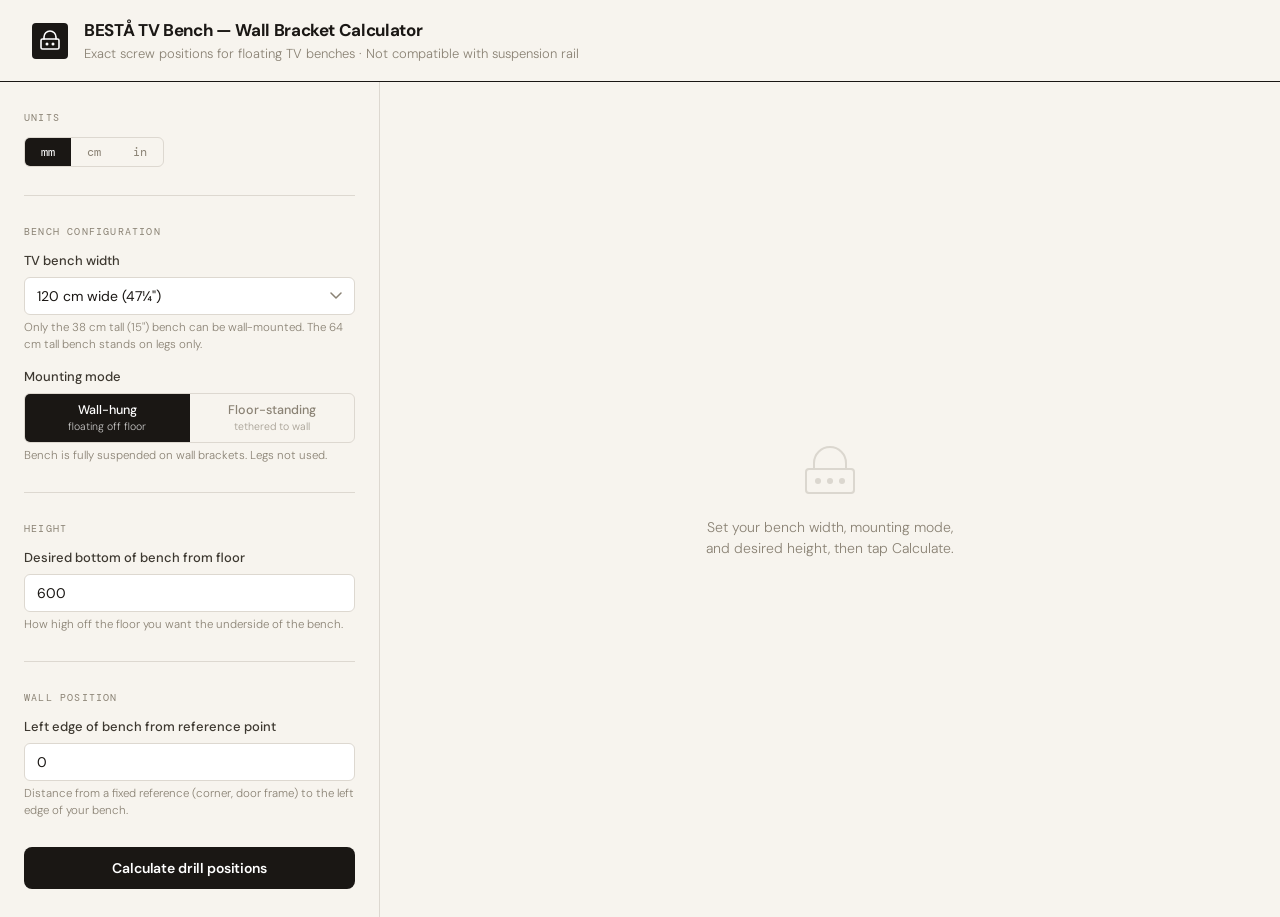
==== tv-bench.html @ 6c6b0c94 "chore: first commit" ====
<!doctype html>
<html lang="en">
  <head>
    <meta charset="UTF-8" />
    <meta name="viewport" content="width=device-width, initial-scale=1.0" />
    <title>BESTÅ TV Bench Calculator</title>
    <style>
      @import url('https://fonts.googleapis.com/css2?family=DM+Mono:ital,wght@0,400;0,500;1,400&family=DM+Sans:ital,opsz,wght@0,9..40,300;0,9..40,500;0,9..40,700;1,9..40,300&display=swap');

      *,
      *::before,
      *::after {
        box-sizing: border-box;
        margin: 0;
        padding: 0;
      }

      :root {
        --cream: #f7f4ee;
        --dark: #1a1714;
        --mid: #3d3830;
        --muted: #8a8274;
        --accent: #d4622a;
        --accent-soft: #f0ddd4;
        --bracket-teal: #1e6b6b;
        --bracket-teal-soft: #d4ecec;
        --green: #2e6b4a;
        --green-soft: #d4ebe0;
        --border: #ddd8d0;
      }

      body {
        font-family: 'DM Sans', system-ui, sans-serif;
        background: var(--cream);
        color: var(--dark);
        min-height: 100vh;
        font-size: 15px;
        line-height: 1.5;
      }

      header {
        border-bottom: 1.5px solid var(--dark);
        padding: 18px 32px;
        display: flex;
        align-items: center;
        gap: 16px;
      }

      .logo-mark {
        width: 36px;
        height: 36px;
        background: var(--dark);
        border-radius: 4px;
        display: grid;
        place-items: center;
        flex-shrink: 0;
      }
      .logo-mark svg {
        width: 22px;
        height: 22px;
      }

      header h1 {
        font-size: 17px;
        font-weight: 700;
        letter-spacing: -0.02em;
      }
      header p {
        font-size: 13px;
        color: var(--muted);
        font-weight: 300;
      }

      .layout {
        display: grid;
        grid-template-columns: 380px 1fr;
        min-height: calc(100vh - 73px);
      }

      /* ── SIDEBAR ── */
      .sidebar {
        border-right: 1.5px solid var(--border);
        padding: 28px 24px;
        display: flex;
        flex-direction: column;
        gap: 28px;
        overflow-y: auto;
      }

      .section-label {
        font-family: 'DM Mono', monospace;
        font-size: 10px;
        letter-spacing: 0.12em;
        text-transform: uppercase;
        color: var(--muted);
        margin-bottom: 12px;
      }

      .field-group {
        display: flex;
        flex-direction: column;
        gap: 14px;
      }

      .field label {
        display: block;
        font-size: 13px;
        font-weight: 500;
        margin-bottom: 6px;
        color: var(--mid);
      }
      .field .hint {
        font-size: 11.5px;
        color: var(--muted);
        margin-top: 4px;
        font-weight: 300;
      }

      .units-toggle {
        display: flex;
        border: 1.5px solid var(--border);
        border-radius: 6px;
        overflow: hidden;
        width: fit-content;
      }
      .units-toggle button {
        padding: 6px 16px;
        font-family: 'DM Mono', monospace;
        font-size: 12px;
        background: none;
        border: none;
        cursor: pointer;
        color: var(--muted);
        transition: all 0.15s;
      }
      .units-toggle button.active {
        background: var(--dark);
        color: white;
      }

      select,
      input[type='number'] {
        width: 100%;
        padding: 9px 12px;
        border: 1.5px solid var(--border);
        border-radius: 6px;
        font-family: 'DM Sans', sans-serif;
        font-size: 14px;
        background: white;
        color: var(--dark);
        appearance: none;
        transition: border-color 0.15s;
      }
      select:focus,
      input[type='number']:focus {
        outline: none;
        border-color: var(--accent);
      }
      select {
        background-image: url("data:image/svg+xml,%3Csvg xmlns='http://www.w3.org/2000/svg' width='12' height='8' fill='none'%3E%3Cpath d='M1 1l5 5 5-5' stroke='%238A8274' stroke-width='1.5' stroke-linecap='round' stroke-linejoin='round'/%3E%3C/svg%3E");
        background-repeat: no-repeat;
        background-position: right 12px center;
        padding-right: 32px;
      }

      .btn-primary {
        width: 100%;
        padding: 12px;
        background: var(--dark);
        color: white;
        border: none;
        border-radius: 8px;
        font-family: 'DM Sans', sans-serif;
        font-size: 14px;
        font-weight: 600;
        cursor: pointer;
        letter-spacing: -0.01em;
        transition: opacity 0.15s;
      }
      .btn-primary:hover {
        opacity: 0.85;
      }

      /* ── MAIN ── */
      .main {
        padding: 28px 32px;
        overflow-y: auto;
      }

      .placeholder {
        height: 100%;
        display: flex;
        flex-direction: column;
        align-items: center;
        justify-content: center;
        gap: 12px;
        color: var(--muted);
        text-align: center;
      }
      .placeholder svg {
        opacity: 0.25;
      }
      .placeholder p {
        font-size: 14px;
        font-weight: 300;
        max-width: 260px;
      }

      /* ── RESULTS ── */
      .results {
        display: flex;
        flex-direction: column;
        gap: 24px;
      }

      .result-header {
        padding-bottom: 16px;
        border-bottom: 1.5px solid var(--border);
      }
      .result-header h2 {
        font-size: 20px;
        font-weight: 700;
        letter-spacing: -0.02em;
      }
      .result-header p {
        font-size: 13px;
        color: var(--muted);
        margin-top: 4px;
      }

      .card {
        background: white;
        border: 1.5px solid var(--border);
        border-radius: 10px;
        overflow: hidden;
      }
      .card-header {
        padding: 14px 18px;
        border-bottom: 1.5px solid var(--border);
        display: flex;
        align-items: center;
        gap: 10px;
      }
      .card-header .icon {
        width: 28px;
        height: 28px;
        border-radius: 6px;
        display: grid;
        place-items: center;
        flex-shrink: 0;
      }
      .card-header h3 {
        font-size: 14px;
        font-weight: 600;
      }
      .card-body {
        padding: 16px 18px;
        display: flex;
        flex-direction: column;
        gap: 12px;
      }

      .measurement-row {
        display: flex;
        justify-content: space-between;
        align-items: center;
        padding: 10px 14px;
        border-radius: 6px;
        border: 1.5px solid var(--border);
      }
      .measurement-row .m-label {
        font-size: 13px;
        color: var(--mid);
      }
      .measurement-row .m-value {
        font-family: 'DM Mono', monospace;
        font-size: 16px;
        font-weight: 500;
        color: var(--dark);
      }
      .measurement-row.highlight {
        background: var(--accent-soft);
        border-color: var(--accent);
      }
      .measurement-row.highlight .m-value {
        color: var(--accent);
      }
      .measurement-row.teal {
        background: var(--bracket-teal-soft);
        border-color: var(--bracket-teal);
      }
      .measurement-row.teal .m-value {
        color: var(--bracket-teal);
      }

      .note {
        display: flex;
        gap: 10px;
        align-items: flex-start;
        padding: 10px 14px;
        background: var(--green-soft);
        border: 1.5px solid var(--green);
        border-radius: 6px;
        font-size: 12.5px;
        color: #1e4d32;
        line-height: 1.5;
      }
      .note svg {
        flex-shrink: 0;
        margin-top: 1px;
      }

      .warn {
        display: flex;
        gap: 10px;
        align-items: flex-start;
        padding: 10px 14px;
        background: #fef3e2;
        border: 1.5px solid #e8a020;
        border-radius: 6px;
        font-size: 12.5px;
        color: #7a4a00;
        line-height: 1.5;
      }
      .warn svg {
        flex-shrink: 0;
        margin-top: 1px;
      }

      /* ── DIAGRAM ── */
      .diagram-wrap {
        background: white;
        border: 1.5px solid var(--border);
        border-radius: 10px;
        padding: 20px;
      }
      .diagram-wrap h3 {
        font-family: 'DM Mono', monospace;
        letter-spacing: 0.06em;
        text-transform: uppercase;
        font-size: 10.5px;
        font-weight: 600;
        margin-bottom: 16px;
        color: var(--mid);
      }
      svg.diagram {
        width: 100%;
        height: auto;
        display: block;
      }

      .steps-list {
        display: flex;
        flex-direction: column;
        gap: 10px;
      }
      .step {
        display: flex;
        gap: 12px;
        align-items: flex-start;
      }
      .step-num {
        width: 24px;
        height: 24px;
        background: var(--dark);
        color: white;
        border-radius: 50%;
        display: grid;
        place-items: center;
        font-size: 11px;
        font-weight: 700;
        flex-shrink: 0;
        margin-top: 1px;
      }
      .step-text {
        font-size: 13px;
        color: var(--mid);
        padding-top: 3px;
        line-height: 1.55;
      }
      .step-text strong {
        color: var(--dark);
      }

      .bench-mode-toggle {
        display: flex;
        border: 1.5px solid var(--border);
        border-radius: 6px;
        overflow: hidden;
      }
      .bench-mode-toggle button {
        flex: 1;
        padding: 8px 10px;
        font-family: 'DM Sans', sans-serif;
        font-size: 12.5px;
        font-weight: 500;
        background: none;
        border: none;
        cursor: pointer;
        color: var(--muted);
        transition: all 0.15s;
        line-height: 1.3;
        text-align: center;
      }
      .bench-mode-toggle button.active {
        background: var(--dark);
        color: white;
      }

      .divider {
        border: none;
        border-top: 1.5px solid var(--border);
      }
    </style>
  </head>
  <body>
    <header>
      <div class="logo-mark">
        <svg viewBox="0 0 22 22" fill="none" xmlns="http://www.w3.org/2000/svg">
          <rect
            x="2"
            y="9"
            width="18"
            height="10"
            rx="1.5"
            stroke="white"
            stroke-width="1.6"
          />
          <path
            d="M5 9V7a6 6 0 0112 0v2"
            stroke="white"
            stroke-width="1.6"
            stroke-linecap="round"
          />
          <circle cx="8" cy="14" r="1.5" fill="white" />
          <circle cx="14" cy="14" r="1.5" fill="white" />
        </svg>
      </div>
      <div>
        <h1>BESTÅ TV Bench — Wall Bracket Calculator</h1>
        <p>
          Exact screw positions for floating TV benches · Not compatible with
          suspension rail
        </p>
      </div>
    </header>

    <div class="layout">
      <aside class="sidebar">
        <div>
          <div class="section-label">Units</div>
          <div class="units-toggle">
            <button class="active" onclick="setUnit('mm')">mm</button>
            <button onclick="setUnit('cm')">cm</button>
            <button onclick="setUnit('in')">in</button>
          </div>
        </div>

        <hr class="divider" />

        <div>
          <div class="section-label">Bench configuration</div>
          <div class="field-group">
            <div class="field">
              <label>TV bench width</label>
              <select id="benchWidth" onchange="onConfigChange()">
                <option value="120">120 cm wide (47¼")</option>
                <option value="180">180 cm wide (70⅞")</option>
              </select>
              <div class="hint">
                Only the 38 cm tall (15") bench can be wall-mounted. The 64 cm
                tall bench stands on legs only.
              </div>
            </div>

            <div class="field">
              <label>Mounting mode</label>
              <div class="bench-mode-toggle">
                <button
                  class="active"
                  id="modeWallBtn"
                  onclick="setMode('wall')"
                >
                  Wall-hung<br /><span
                    style="font-size: 10.5px; font-weight: 300; opacity: 0.75"
                    >floating off floor</span
                  >
                </button>
                <button id="modeFloorBtn" onclick="setMode('floor')">
                  Floor-standing<br /><span
                    style="font-size: 10.5px; font-weight: 300; opacity: 0.75"
                    >tethered to wall</span
                  >
                </button>
              </div>
              <div class="hint" id="modeHint">
                Bench is fully suspended on wall brackets. Legs not used.
              </div>
            </div>
          </div>
        </div>

        <hr class="divider" />

        <div id="heightSection">
          <div class="section-label">Height</div>
          <div class="field-group">
            <div class="field" id="bottomHeightField">
              <label id="bottomHeightLabel"
                >Desired bottom of bench from floor</label
              >
              <input
                type="number"
                id="bottomHeight"
                value="600"
                min="0"
                step="1"
                oninput="onConfigChange()"
              />
              <div class="hint" id="bottomHeightHint">
                How high off the floor you want the underside of the bench.
              </div>
            </div>
          </div>
        </div>

        <hr class="divider" />

        <div>
          <div class="section-label">Wall position</div>
          <div class="field-group">
            <div class="field">
              <label>Left edge of bench from reference point</label>
              <input
                type="number"
                id="leftEdge"
                value="0"
                min="0"
                step="1"
                oninput="onConfigChange()"
              />
              <div class="hint">
                Distance from a fixed reference (corner, door frame) to the left
                edge of your bench.
              </div>
            </div>
          </div>
        </div>

        <button class="btn-primary" onclick="calculate()">
          Calculate drill positions
        </button>
      </aside>

      <main class="main" id="main">
        <div class="placeholder">
          <svg
            width="64"
            height="64"
            viewBox="0 0 64 64"
            fill="none"
            xmlns="http://www.w3.org/2000/svg"
          >
            <rect
              x="8"
              y="28"
              width="48"
              height="24"
              rx="3"
              stroke="#8A8274"
              stroke-width="2"
            />
            <path
              d="M16 28V22a16 16 0 0132 0v6"
              stroke="#8A8274"
              stroke-width="2"
              stroke-linecap="round"
            />
            <circle cx="20" cy="40" r="3" fill="#8A8274" />
            <circle cx="32" cy="40" r="3" fill="#8A8274" />
            <circle cx="44" cy="40" r="3" fill="#8A8274" />
          </svg>
          <p>
            Set your bench width, mounting mode, and desired height, then tap
            Calculate.
          </p>
        </div>
      </main>
    </div>

    <script>
      // ─────────────────────────────────────────────
      // CONSTANTS (all in mm)
      // Source: IKEA BESTÅ TV bench assembly PDFs
      //   120cm: AA-1402060, 180cm: AA-1402080
      //
      // Bracket positions from LEFT edge of bench:
      //   120cm: bracket at 44mm and 644mm  (spacing = 600mm)
      //   180cm: brackets at 43mm, 643mm, 1157mm, 1757mm
      //          (gaps = 600 + 514 + 600)
      //
      // Bracket wall-screw height = 80mm from bottom of bench
      // (measured at bench bottom in wall-hung mode)
      // ─────────────────────────────────────────────

      const BRACKET_CONFIGS = {
        120: {
          benchWidthMM: 1200,
          benchHeightMM: 380,
          brackets: [44, 644], // from left edge of bench
          bracketScrewOffsetMM: 80, // from bottom of bench to screw centre
        },
        180: {
          benchWidthMM: 1800,
          benchHeightMM: 380,
          brackets: [43, 643, 1157, 1757],
          bracketScrewOffsetMM: 80,
        },
      };

      // Leg height for floor-standing mode
      // STUBBARP / NANNARP (standard) = 100mm; adjustable range ~90–115mm
      // We use 100mm as the default — user can't change legs height since
      // it only affects how far the bench sits above the floor, not the
      // bracket-to-bench geometry.
      const LEG_HEIGHT_MM = 100;

      let unit = 'mm';
      let mode = 'wall'; // 'wall' or 'floor'

      function setUnit(u) {
        unit = u;
        document
          .querySelectorAll('.units-toggle button')
          .forEach((b) => b.classList.toggle('active', b.textContent === u));
        // Re-sync input placeholder values to selected unit
        syncInputPlaceholders();
        onConfigChange();
      }

      function setMode(m) {
        mode = m;
        document
          .getElementById('modeWallBtn')
          .classList.toggle('active', m === 'wall');
        document
          .getElementById('modeFloorBtn')
          .classList.toggle('active', m === 'floor');

        if (m === 'wall') {
          document.getElementById('bottomHeightLabel').textContent =
            'Desired bottom of bench from floor';
          document.getElementById('bottomHeightHint').textContent =
            'How high off the floor you want the underside of the bench.';
          document.getElementById('modeHint').textContent =
            'Bench is fully suspended on wall brackets. Legs not used.';
        } else {
          document.getElementById('bottomHeightLabel').textContent =
            'Leg height (floor to underside of bench)';
          document.getElementById('bottomHeightHint').textContent =
            `Standard STUBBARP/NANNARP legs are 10 cm. Adjust if using different legs.`;
          document.getElementById('modeHint').textContent =
            'Bench rests on legs. Wall brackets are tethers only — they prevent tip-over, not carry the weight.';
          // Set a sensible default for leg height
          const input = document.getElementById('bottomHeight');
          if (parseFloat(input.value) > 200 && unit === 'mm') input.value = 100;
          if (parseFloat(input.value) > 20 && unit === 'cm') input.value = 10;
          if (parseFloat(input.value) > 8 && unit === 'in') input.value = '3.9';
        }
        onConfigChange();
      }

      function syncInputPlaceholders() {
        // Keep input values consistent when switching units
        // (values are stored and read in display unit)
      }

      function toMM(val) {
        if (unit === 'mm') return parseFloat(val);
        if (unit === 'cm') return parseFloat(val) * 10;
        if (unit === 'in') return parseFloat(val) * 25.4;
        return parseFloat(val);
      }

      function fmt(mm) {
        if (unit === 'mm') return `${Math.round(mm)} mm`;
        if (unit === 'cm') return `${(mm / 10).toFixed(1)} cm`;
        if (unit === 'in') return `${(mm / 25.4).toFixed(2)}"`;
      }

      function fmtShort(mm) {
        if (unit === 'mm') return `${Math.round(mm)}`;
        if (unit === 'cm') return `${(mm / 10).toFixed(1)}`;
        if (unit === 'in') return `${(mm / 25.4).toFixed(2)}`;
      }

      function onConfigChange() {
        // Live-update if results already shown
        const main = document.getElementById('main');
        if (main.querySelector('.results')) calculate();
      }

      function calculate() {
        const widthKey = parseInt(document.getElementById('benchWidth').value);
        const cfg = BRACKET_CONFIGS[widthKey];
        const bottomInputMM = toMM(
          document.getElementById('bottomHeight').value || 0,
        );
        const leftEdgeMM = toMM(document.getElementById('leftEdge').value || 0);

        // In wall-hung mode: bottomInputMM is the desired bench bottom height from floor
        // In floor-standing mode: bottomInputMM is the leg height (bench bottom from floor)
        const benchBottomFromFloor = bottomInputMM;
        const benchTopFromFloor = benchBottomFromFloor + cfg.benchHeightMM;

        // Wall screw positions
        // Vertical: bracket screw centre = benchBottomFromFloor + bracketScrewOffsetMM
        const screwHeightFromFloor =
          benchBottomFromFloor + cfg.bracketScrewOffsetMM;

        // Horizontal: bracket positions relative to wall left-reference
        const bracketXPositions = cfg.brackets.map((b) => leftEdgeMM + b);

        const main = document.getElementById('main');
        main.innerHTML = `
    <div class="results">
      ${renderResultHeader(widthKey, mode, benchBottomFromFloor, benchTopFromFloor)}
      ${renderKeyMeasurements(benchBottomFromFloor, benchTopFromFloor, screwHeightFromFloor, cfg.benchWidthMM, mode)}
      ${renderBracketCard(bracketXPositions, screwHeightFromFloor, cfg.brackets, widthKey)}
      ${renderDiagram(bracketXPositions, leftEdgeMM, cfg.benchWidthMM, benchBottomFromFloor, benchTopFromFloor, screwHeightFromFloor)}
      ${renderInstructions(bracketXPositions, screwHeightFromFloor, widthKey, mode)}
    </div>
  `;
      }

      function renderResultHeader(width, mode, bottom, top) {
        const modeLabel =
          mode === 'wall' ? 'wall-hung' : 'floor-standing, tethered';
        return `
    <div class="result-header">
      <h2>BESTÅ TV Bench ${width} cm — ${modeLabel}</h2>
      <p>Bench occupies ${fmt(bottom)} – ${fmt(top)} from floor · ${BRACKET_CONFIGS[width].brackets.length} wall brackets</p>
    </div>
  `;
      }

      function renderKeyMeasurements(bottom, top, screwH, totalW, mode) {
        const modeNote =
          mode === 'wall'
            ? `Draw a level line at <strong>${fmt(screwH)}</strong> from the floor. All bracket screws go on this single horizontal line.`
            : `Draw a level line at <strong>${fmt(screwH)}</strong> from the floor. Screw the tether brackets here — the bench rests on its legs independently.`;

        return `
    <div class="card">
      <div class="card-header">
        <div class="icon" style="background:var(--accent-soft)">
          <svg width="16" height="16" viewBox="0 0 16 16" fill="none"><path d="M2 8h12M8 2v12" stroke="#D4622A" stroke-width="1.5" stroke-linecap="round"/><circle cx="8" cy="8" r="2.5" stroke="#D4622A" stroke-width="1.5"/></svg>
        </div>
        <h3>Key heights from floor</h3>
      </div>
      <div class="card-body">
        <div class="measurement-row">
          <span class="m-label">Bench bottom edge</span>
          <span class="m-value">${fmt(bottom)}</span>
        </div>
        <div class="measurement-row">
          <span class="m-label">Bench top edge</span>
          <span class="m-value">${fmt(top)}</span>
        </div>
        <div class="measurement-row highlight">
          <span class="m-label">🎯 Bracket screw centre height</span>
          <span class="m-value">${fmt(screwH)}</span>
        </div>
        <div class="note">
          <svg width="16" height="16" viewBox="0 0 16 16" fill="none"><circle cx="8" cy="8" r="6.5" stroke="#2E6B4A" stroke-width="1.3"/><path d="M8 7v4M8 5.5v.5" stroke="#2E6B4A" stroke-width="1.3" stroke-linecap="round"/></svg>
          <span>${modeNote}</span>
        </div>
      </div>
    </div>
  `;
      }

      function renderBracketCard(xPositions, screwH, localOffsets, width) {
        const rows = xPositions
          .map(
            (x, i) => `
    <div class="measurement-row teal">
      <span class="m-label">Bracket ${i + 1} — horizontal position from reference</span>
      <span class="m-value">${fmt(x)}</span>
    </div>
  `,
          )
          .join('');

        // Show the internal spacing for reference
        const spacingNote =
          width === 120
            ? `2 brackets, spaced <strong>${fmt(localOffsets[1] - localOffsets[0])}</strong> apart (${fmtShort(localOffsets[1] - localOffsets[0])} ${unit} centre-to-centre).`
            : `4 brackets with ${fmt(localOffsets[1] - localOffsets[0])} / ${fmt(localOffsets[2] - localOffsets[1])} / ${fmt(localOffsets[3] - localOffsets[2])} gaps between them.`;

        return `
    <div class="card">
      <div class="card-header">
        <div class="icon" style="background:var(--bracket-teal-soft)">
          <svg width="16" height="16" viewBox="0 0 16 16" fill="none"><path d="M4 12V6l3-3h5v9" stroke="#1E6B6B" stroke-width="1.4" stroke-linecap="round" stroke-linejoin="round"/><path d="M4 9h8" stroke="#1E6B6B" stroke-width="1.4" stroke-linecap="round"/></svg>
        </div>
        <h3>Bracket positions on wall</h3>
      </div>
      <div class="card-body">
        <div class="measurement-row">
          <span class="m-label">Screw height (all brackets)</span>
          <span class="m-value">${fmt(screwH)}</span>
        </div>
        ${rows}
        <div class="note">
          <svg width="16" height="16" viewBox="0 0 16 16" fill="none"><circle cx="8" cy="8" r="6.5" stroke="#2E6B4A" stroke-width="1.3"/><path d="M8 7v4M8 5.5v.5" stroke="#2E6B4A" stroke-width="1.3" stroke-linecap="round"/></svg>
          <span>${spacingNote} The screw heights are all identical — mark a single level horizontal line at ${fmt(screwH)}.</span>
        </div>
      </div>
    </div>
  `;
      }

      function renderDiagram(
        xPositions,
        leftEdge,
        benchWidthMM,
        bottom,
        top,
        screwH,
      ) {
        const rightEdge = leftEdge + benchWidthMM;

        const W = 660,
          H = 310;
        const margin = { top: 30, right: 70, bottom: 40, left: 70 };
        const drawW = W - margin.left - margin.right;
        const drawH = H - margin.top - margin.bottom;

        const visLeft = leftEdge - benchWidthMM * 0.06;
        const visRight = rightEdge + benchWidthMM * 0.06;
        const totalVisW = visRight - visLeft;

        const maxH = top + 80;
        const xScale = (v) => margin.left + ((v - visLeft) / totalVisW) * drawW;
        const yScale = (v) => H - margin.bottom - (v / maxH) * drawH;

        let s = '';

        // Floor line
        s += `<line x1="${margin.left}" y1="${yScale(0)}" x2="${W - margin.right}" y2="${yScale(0)}" stroke="#8A8274" stroke-width="1" stroke-dasharray="4 3"/>`;
        s += `<text x="${margin.left - 5}" y="${yScale(0) + 4}" text-anchor="end" font-size="9" fill="#8A8274" font-family="DM Mono,monospace">FLOOR</text>`;

        // Bracket screw height line
        s += `<line x1="${margin.left}" y1="${yScale(screwH)}" x2="${W - margin.right}" y2="${yScale(screwH)}" stroke="#D4622A" stroke-width="2" stroke-dasharray="6 3"/>`;
        s += `<text x="${W - margin.right + 6}" y="${yScale(screwH) + 4}" font-size="9" fill="#D4622A" font-family="DM Mono,monospace">${fmt(screwH)}</text>`;

        // Bench top guideline
        s += `<line x1="${margin.left}" y1="${yScale(top)}" x2="${W - margin.right}" y2="${yScale(top)}" stroke="#3D3830" stroke-width="1" stroke-dasharray="3 3" opacity="0.35"/>`;
        s += `<text x="${W - margin.right + 6}" y="${yScale(top) + 4}" font-size="9" fill="#3D3830" font-family="DM Mono,monospace" opacity="0.55">${fmt(top)}</text>`;

        // Bench body
        const bx1 = xScale(leftEdge);
        const bx2 = xScale(rightEdge);
        const by1 = yScale(top);
        const by2 = yScale(bottom);
        s += `<rect x="${bx1 + 1}" y="${by1}" width="${bx2 - bx1 - 2}" height="${by2 - by1}" fill="#D4ECEC" stroke="#1E6B6B" stroke-width="1.5" rx="2"/>`;
        s += `<text x="${(bx1 + bx2) / 2}" y="${(by1 + by2) / 2 + 5}" text-anchor="middle" font-size="11" fill="#1E6B6B" font-family="DM Sans,sans-serif" font-weight="600">BESTÅ ${benchWidthMM / 10} cm</text>`;

        // Bracket markers
        xPositions.forEach((x, i) => {
          const rx = xScale(x);
          const ry = yScale(screwH);
          // Vertical line inside bench from screw to top
          s += `<line x1="${rx}" y1="${ry}" x2="${rx}" y2="${yScale(top) + 1}" stroke="#1E6B6B" stroke-width="1" stroke-dasharray="2 2" opacity="0.5"/>`;
          // Screw dot
          s += `<circle cx="${rx}" cy="${ry}" r="6" fill="#D4622A" stroke="white" stroke-width="1.5"/>`;
          // Bracket label below
          s += `<text x="${rx}" y="${yScale(0) + 16}" text-anchor="middle" font-size="8.5" fill="#1E6B6B" font-family="DM Mono,monospace">B${i + 1}</text>`;
        });

        // Dimension arrow: bottom height
        const arrowX = margin.left - 22;
        s += `
    <line x1="${arrowX}" y1="${yScale(0)}" x2="${arrowX}" y2="${yScale(bottom)}" stroke="#1A1714" stroke-width="1"/>
    <line x1="${arrowX - 4}" y1="${yScale(bottom) + 3}" x2="${arrowX}" y2="${yScale(bottom) - 2}" stroke="#1A1714" stroke-width="1"/>
    <line x1="${arrowX + 4}" y1="${yScale(bottom) + 3}" x2="${arrowX}" y2="${yScale(bottom) - 2}" stroke="#1A1714" stroke-width="1"/>
    <text transform="translate(${arrowX - 8},${(yScale(0) + yScale(bottom)) / 2}) rotate(-90)" text-anchor="middle" font-size="9" fill="#3D3830" font-family="DM Mono,monospace">${fmt(bottom)}</text>
  `;

        // Legend
        s += `
    <circle cx="${margin.left + 10}" cy="${H - 10}" r="5" fill="#D4622A"/>
    <text x="${margin.left + 20}" y="${H - 6}" font-size="9" fill="#3D3830" font-family="DM Sans,sans-serif">Bracket screw</text>
    <line x1="${margin.left + 108}" y1="${H - 10}" x2="${margin.left + 124}" y2="${H - 10}" stroke="#D4622A" stroke-width="2" stroke-dasharray="4 2"/>
    <text x="${margin.left + 130}" y="${H - 6}" font-size="9" fill="#3D3830" font-family="DM Sans,sans-serif">Screw height line</text>
    <rect x="${margin.left + 230}" y="${H - 15}" width="12" height="8" fill="#D4ECEC" stroke="#1E6B6B" stroke-width="1" rx="1"/>
    <text x="${margin.left + 247}" y="${H - 6}" font-size="9" fill="#3D3830" font-family="DM Sans,sans-serif">TV bench</text>
  `;

        return `
    <div class="diagram-wrap">
      <h3>Wall diagram (front view)</h3>
      <svg class="diagram" viewBox="0 0 ${W} ${H}" xmlns="http://www.w3.org/2000/svg">
        ${s}
      </svg>
    </div>
  `;
      }

      function renderInstructions(xPositions, screwH, width, mode) {
        const bracketList = xPositions
          .map((x, i) => `<strong>B${i + 1}</strong> at ${fmt(x)}`)
          .join(', ');
        const nBrackets = xPositions.length;

        const modeSpecificSteps =
          mode === 'wall'
            ? `
    <div class="step"><div class="step-num">7</div><div class="step-text">With a helper, <strong>lift the assembled bench</strong> (heavy — two people minimum) and hook the bench-side bracket flanges over the wall brackets. They click into place.</div></div>
    <div class="step"><div class="step-num">8</div><div class="step-text"><strong>Lock each bracket</strong> with the included locking screws (part 103693). Check level and adjust if needed. The bench should feel completely solid.</div></div>
  `
            : `
    <div class="step"><div class="step-num">7</div><div class="step-text"><strong>Position the bench on its legs</strong> against the wall. The tether brackets are already attached to the rear of the bench — align them with your wall marks.</div></div>
    <div class="step"><div class="step-num">8</div><div class="step-text"><strong>Drive screws through the tether brackets</strong> into your plugs or studs. These don't carry the bench's weight — they prevent the bench from tipping forward.</div></div>
  `;

        const modeWarning =
          mode === 'wall'
            ? `
    <div class="warn">
      <svg width="16" height="16" viewBox="0 0 16 16" fill="none"><path d="M8 2L1.5 13.5h13L8 2z" stroke="#E8A020" stroke-width="1.3" fill="none"/><path d="M8 7v3M8 11.5v.5" stroke="#E8A020" stroke-width="1.3" stroke-linecap="round"/></svg>
      <span>The wall and its fixings carry the full weight of the bench and TV in wall-hung mode. Use rated wall plugs or hit studs. The included brackets are small angle brackets — supplement with your own if mounting into drywall only.</span>
    </div>
  `
            : `
    <div class="note">
      <svg width="16" height="16" viewBox="0 0 16 16" fill="none"><circle cx="8" cy="8" r="6.5" stroke="#2E6B4A" stroke-width="1.3"/><path d="M8 7v4M8 5.5v.5" stroke="#2E6B4A" stroke-width="1.3" stroke-linecap="round"/></svg>
      <span>In floor-standing mode, the legs carry all the weight. The wall tether is a safety device — but IKEA considers it mandatory. Even basic drywall anchors are usually sufficient here since the tether only resists tip-over forces.</span>
    </div>
  `;

        return `
    <div class="card">
      <div class="card-header">
        <div class="icon" style="background:var(--green-soft)">
          <svg width="16" height="16" viewBox="0 0 16 16" fill="none"><path d="M3 8l3 3 7-7" stroke="#2E6B4A" stroke-width="1.5" stroke-linecap="round" stroke-linejoin="round"/></svg>
        </div>
        <h3>Step-by-step installation</h3>
      </div>
      <div class="card-body">
        <div class="steps-list">
          <div class="step"><div class="step-num">1</div><div class="step-text"><strong>Fully assemble the TV bench</strong> on the floor — frame, back panels, dividers, top panel, feet. Do not install shelves, doors or drawer fronts yet.</div></div>
          <div class="step"><div class="step-num">2</div><div class="step-text"><strong>Attach the ${nBrackets} wall brackets</strong> (part 103693) to the rear of the assembled bench using the provided screws. The bracket flanges project out from the back.</div></div>
          <div class="step"><div class="step-num">3</div><div class="step-text">Draw a <strong>perfectly level horizontal line</strong> on the wall at <strong>${fmt(screwH)}</strong> from the floor. Use a laser level or spirit level — this is the single line where all screws go.</div></div>
          <div class="step"><div class="step-num">4</div><div class="step-text">Mark the <strong>horizontal positions</strong> along that line: ${bracketList}. All measured from your reference point.</div></div>
          <div class="step"><div class="step-num">5</div><div class="step-text"><strong>Find studs</strong> with a stud finder. Ideally at least one bracket screw hits a stud. For others use rated wall anchors. Note: bracket spacing (${width === 120 ? '600 mm / 23⅝"' : '600 / 514 / 600 mm'}) rarely aligns with 16" or 40 cm stud patterns — plan for wall plugs.</div></div>
          <div class="step"><div class="step-num">6</div><div class="step-text"><strong>Drill and fit wall plugs</strong> at each marked position. Use a plug rated for your wall type (plasterboard, masonry, etc.). Do not skip this step.</div></div>
          ${modeSpecificSteps}
          <div class="step"><div class="step-num">9</div><div class="step-text"><strong>Install shelves, doors, and drawer fronts.</strong> Route cables through the cable outlets at the rear before fitting internal components.</div></div>
        </div>
        ${modeWarning}
        <div class="warn">
          <svg width="16" height="16" viewBox="0 0 16 16" fill="none"><path d="M8 2L1.5 13.5h13L8 2z" stroke="#E8A020" stroke-width="1.3" fill="none"/><path d="M8 7v3M8 11.5v.5" stroke="#E8A020" stroke-width="1.3" stroke-linecap="round"/></svg>
          <span><strong>Do not use the BESTÅ suspension rail with TV benches.</strong> The rail is only for BESTÅ cabinet frames (38 cm and 64 cm tall). TV benches use the angle bracket system described above — they are not compatible.</span>
        </div>
      </div>
    </div>
  `;
      }
    </script>
  </body>
</html>
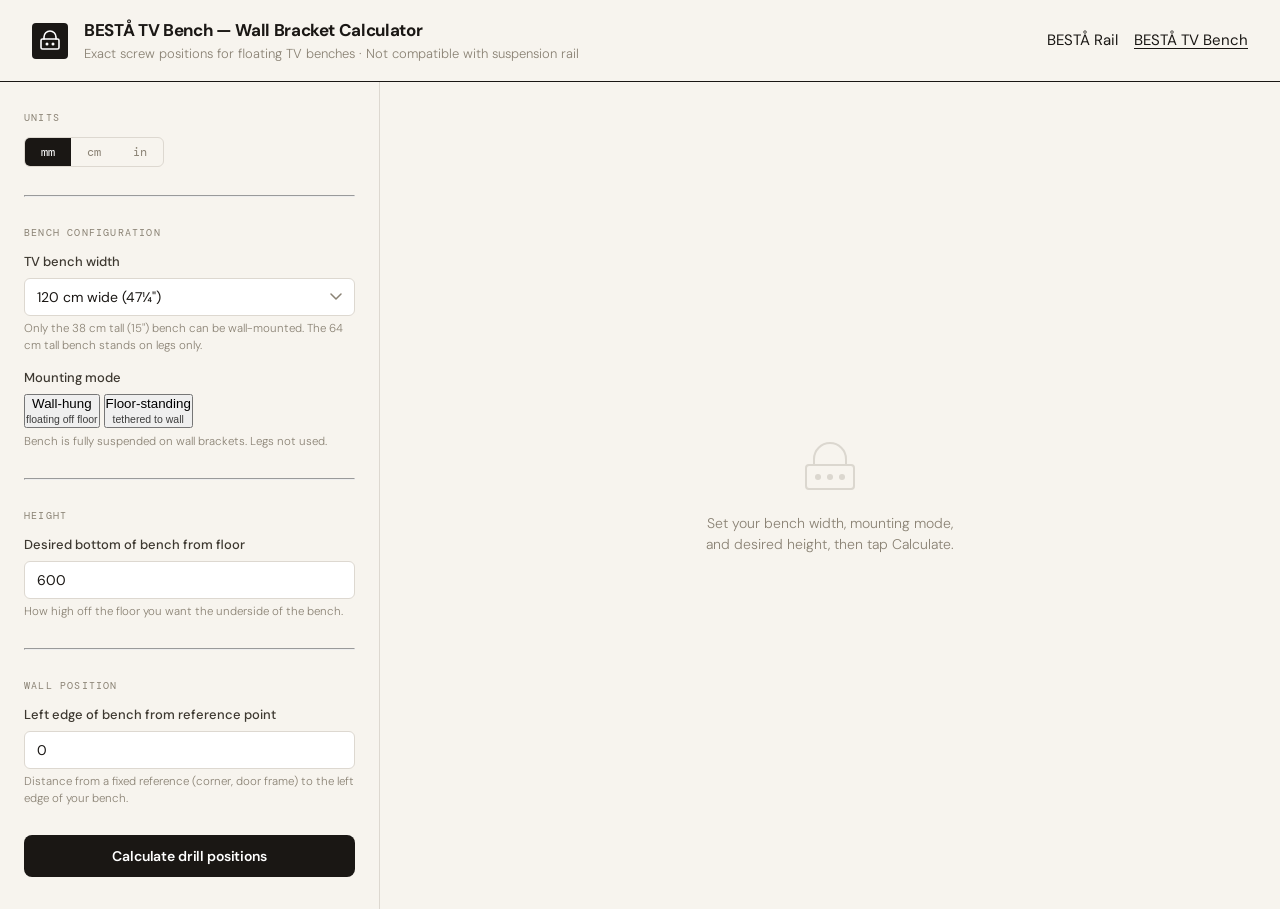
==== commit 71d4d8ea: "Refactor HTML and CSS structure for BESTÅ Rail and TV Bench calculators - Moved inline styles from i" ====
--- a/tv-bench.html
+++ b/tv-bench.html
@@ -4,444 +4,52 @@
     <meta charset="UTF-8" />
     <meta name="viewport" content="width=device-width, initial-scale=1.0" />
     <title>BESTÅ TV Bench Calculator</title>
-    <style>
-      @import url('https://fonts.googleapis.com/css2?family=DM+Mono:ital,wght@0,400;0,500;1,400&family=DM+Sans:ital,opsz,wght@0,9..40,300;0,9..40,500;0,9..40,700;1,9..40,300&display=swap');
-
-      *,
-      *::before,
-      *::after {
-        box-sizing: border-box;
-        margin: 0;
-        padding: 0;
-      }
-
-      :root {
-        --cream: #f7f4ee;
-        --dark: #1a1714;
-        --mid: #3d3830;
-        --muted: #8a8274;
-        --accent: #d4622a;
-        --accent-soft: #f0ddd4;
-        --bracket-teal: #1e6b6b;
-        --bracket-teal-soft: #d4ecec;
-        --green: #2e6b4a;
-        --green-soft: #d4ebe0;
-        --border: #ddd8d0;
-      }
-
-      body {
-        font-family: 'DM Sans', system-ui, sans-serif;
-        background: var(--cream);
-        color: var(--dark);
-        min-height: 100vh;
-        font-size: 15px;
-        line-height: 1.5;
-      }
-
-      header {
-        border-bottom: 1.5px solid var(--dark);
-        padding: 18px 32px;
-        display: flex;
-        align-items: center;
-        gap: 16px;
-      }
-
-      .logo-mark {
-        width: 36px;
-        height: 36px;
-        background: var(--dark);
-        border-radius: 4px;
-        display: grid;
-        place-items: center;
-        flex-shrink: 0;
-      }
-      .logo-mark svg {
-        width: 22px;
-        height: 22px;
-      }
-
-      header h1 {
-        font-size: 17px;
-        font-weight: 700;
-        letter-spacing: -0.02em;
-      }
-      header p {
-        font-size: 13px;
-        color: var(--muted);
-        font-weight: 300;
-      }
-
-      .layout {
-        display: grid;
-        grid-template-columns: 380px 1fr;
-        min-height: calc(100vh - 73px);
-      }
-
-      /* ── SIDEBAR ── */
-      .sidebar {
-        border-right: 1.5px solid var(--border);
-        padding: 28px 24px;
-        display: flex;
-        flex-direction: column;
-        gap: 28px;
-        overflow-y: auto;
-      }
-
-      .section-label {
-        font-family: 'DM Mono', monospace;
-        font-size: 10px;
-        letter-spacing: 0.12em;
-        text-transform: uppercase;
-        color: var(--muted);
-        margin-bottom: 12px;
-      }
-
-      .field-group {
-        display: flex;
-        flex-direction: column;
-        gap: 14px;
-      }
-
-      .field label {
-        display: block;
-        font-size: 13px;
-        font-weight: 500;
-        margin-bottom: 6px;
-        color: var(--mid);
-      }
-      .field .hint {
-        font-size: 11.5px;
-        color: var(--muted);
-        margin-top: 4px;
-        font-weight: 300;
-      }
-
-      .units-toggle {
-        display: flex;
-        border: 1.5px solid var(--border);
-        border-radius: 6px;
-        overflow: hidden;
-        width: fit-content;
-      }
-      .units-toggle button {
-        padding: 6px 16px;
-        font-family: 'DM Mono', monospace;
-        font-size: 12px;
-        background: none;
-        border: none;
-        cursor: pointer;
-        color: var(--muted);
-        transition: all 0.15s;
-      }
-      .units-toggle button.active {
-        background: var(--dark);
-        color: white;
-      }
-
-      select,
-      input[type='number'] {
-        width: 100%;
-        padding: 9px 12px;
-        border: 1.5px solid var(--border);
-        border-radius: 6px;
-        font-family: 'DM Sans', sans-serif;
-        font-size: 14px;
-        background: white;
-        color: var(--dark);
-        appearance: none;
-        transition: border-color 0.15s;
-      }
-      select:focus,
-      input[type='number']:focus {
-        outline: none;
-        border-color: var(--accent);
-      }
-      select {
-        background-image: url("data:image/svg+xml,%3Csvg xmlns='http://www.w3.org/2000/svg' width='12' height='8' fill='none'%3E%3Cpath d='M1 1l5 5 5-5' stroke='%238A8274' stroke-width='1.5' stroke-linecap='round' stroke-linejoin='round'/%3E%3C/svg%3E");
-        background-repeat: no-repeat;
-        background-position: right 12px center;
-        padding-right: 32px;
-      }
-
-      .btn-primary {
-        width: 100%;
-        padding: 12px;
-        background: var(--dark);
-        color: white;
-        border: none;
-        border-radius: 8px;
-        font-family: 'DM Sans', sans-serif;
-        font-size: 14px;
-        font-weight: 600;
-        cursor: pointer;
-        letter-spacing: -0.01em;
-        transition: opacity 0.15s;
-      }
-      .btn-primary:hover {
-        opacity: 0.85;
-      }
-
-      /* ── MAIN ── */
-      .main {
-        padding: 28px 32px;
-        overflow-y: auto;
-      }
-
-      .placeholder {
-        height: 100%;
-        display: flex;
-        flex-direction: column;
-        align-items: center;
-        justify-content: center;
-        gap: 12px;
-        color: var(--muted);
-        text-align: center;
-      }
-      .placeholder svg {
-        opacity: 0.25;
-      }
-      .placeholder p {
-        font-size: 14px;
-        font-weight: 300;
-        max-width: 260px;
-      }
-
-      /* ── RESULTS ── */
-      .results {
-        display: flex;
-        flex-direction: column;
-        gap: 24px;
-      }
-
-      .result-header {
-        padding-bottom: 16px;
-        border-bottom: 1.5px solid var(--border);
-      }
-      .result-header h2 {
-        font-size: 20px;
-        font-weight: 700;
-        letter-spacing: -0.02em;
-      }
-      .result-header p {
-        font-size: 13px;
-        color: var(--muted);
-        margin-top: 4px;
-      }
-
-      .card {
-        background: white;
-        border: 1.5px solid var(--border);
-        border-radius: 10px;
-        overflow: hidden;
-      }
-      .card-header {
-        padding: 14px 18px;
-        border-bottom: 1.5px solid var(--border);
-        display: flex;
-        align-items: center;
-        gap: 10px;
-      }
-      .card-header .icon {
-        width: 28px;
-        height: 28px;
-        border-radius: 6px;
-        display: grid;
-        place-items: center;
-        flex-shrink: 0;
-      }
-      .card-header h3 {
-        font-size: 14px;
-        font-weight: 600;
-      }
-      .card-body {
-        padding: 16px 18px;
-        display: flex;
-        flex-direction: column;
-        gap: 12px;
-      }
-
-      .measurement-row {
-        display: flex;
-        justify-content: space-between;
-        align-items: center;
-        padding: 10px 14px;
-        border-radius: 6px;
-        border: 1.5px solid var(--border);
-      }
-      .measurement-row .m-label {
-        font-size: 13px;
-        color: var(--mid);
-      }
-      .measurement-row .m-value {
-        font-family: 'DM Mono', monospace;
-        font-size: 16px;
-        font-weight: 500;
-        color: var(--dark);
-      }
-      .measurement-row.highlight {
-        background: var(--accent-soft);
-        border-color: var(--accent);
-      }
-      .measurement-row.highlight .m-value {
-        color: var(--accent);
-      }
-      .measurement-row.teal {
-        background: var(--bracket-teal-soft);
-        border-color: var(--bracket-teal);
-      }
-      .measurement-row.teal .m-value {
-        color: var(--bracket-teal);
-      }
-
-      .note {
-        display: flex;
-        gap: 10px;
-        align-items: flex-start;
-        padding: 10px 14px;
-        background: var(--green-soft);
-        border: 1.5px solid var(--green);
-        border-radius: 6px;
-        font-size: 12.5px;
-        color: #1e4d32;
-        line-height: 1.5;
-      }
-      .note svg {
-        flex-shrink: 0;
-        margin-top: 1px;
-      }
-
-      .warn {
-        display: flex;
-        gap: 10px;
-        align-items: flex-start;
-        padding: 10px 14px;
-        background: #fef3e2;
-        border: 1.5px solid #e8a020;
-        border-radius: 6px;
-        font-size: 12.5px;
-        color: #7a4a00;
-        line-height: 1.5;
-      }
-      .warn svg {
-        flex-shrink: 0;
-        margin-top: 1px;
-      }
-
-      /* ── DIAGRAM ── */
-      .diagram-wrap {
-        background: white;
-        border: 1.5px solid var(--border);
-        border-radius: 10px;
-        padding: 20px;
-      }
-      .diagram-wrap h3 {
-        font-family: 'DM Mono', monospace;
-        letter-spacing: 0.06em;
-        text-transform: uppercase;
-        font-size: 10.5px;
-        font-weight: 600;
-        margin-bottom: 16px;
-        color: var(--mid);
-      }
-      svg.diagram {
-        width: 100%;
-        height: auto;
-        display: block;
-      }
-
-      .steps-list {
-        display: flex;
-        flex-direction: column;
-        gap: 10px;
-      }
-      .step {
-        display: flex;
-        gap: 12px;
-        align-items: flex-start;
-      }
-      .step-num {
-        width: 24px;
-        height: 24px;
-        background: var(--dark);
-        color: white;
-        border-radius: 50%;
-        display: grid;
-        place-items: center;
-        font-size: 11px;
-        font-weight: 700;
-        flex-shrink: 0;
-        margin-top: 1px;
-      }
-      .step-text {
-        font-size: 13px;
-        color: var(--mid);
-        padding-top: 3px;
-        line-height: 1.55;
-      }
-      .step-text strong {
-        color: var(--dark);
-      }
-
-      .bench-mode-toggle {
-        display: flex;
-        border: 1.5px solid var(--border);
-        border-radius: 6px;
-        overflow: hidden;
-      }
-      .bench-mode-toggle button {
-        flex: 1;
-        padding: 8px 10px;
-        font-family: 'DM Sans', sans-serif;
-        font-size: 12.5px;
-        font-weight: 500;
-        background: none;
-        border: none;
-        cursor: pointer;
-        color: var(--muted);
-        transition: all 0.15s;
-        line-height: 1.3;
-        text-align: center;
-      }
-      .bench-mode-toggle button.active {
-        background: var(--dark);
-        color: white;
-      }
-
-      .divider {
-        border: none;
-        border-top: 1.5px solid var(--border);
-      }
-    </style>
+    <link rel="stylesheet" href="/styles.css" />
+    <script
+      async
+      src="https://pagead2.googlesyndication.com/pagead/js/adsbygoogle.js?client=ca-pub-3399938065938082"
+      crossorigin="anonymous"
+    ></script>
   </head>
   <body>
     <header>
-      <div class="logo-mark">
-        <svg viewBox="0 0 22 22" fill="none" xmlns="http://www.w3.org/2000/svg">
-          <rect
-            x="2"
-            y="9"
-            width="18"
-            height="10"
-            rx="1.5"
-            stroke="white"
-            stroke-width="1.6"
-          />
-          <path
-            d="M5 9V7a6 6 0 0112 0v2"
-            stroke="white"
-            stroke-width="1.6"
-            stroke-linecap="round"
-          />
-          <circle cx="8" cy="14" r="1.5" fill="white" />
-          <circle cx="14" cy="14" r="1.5" fill="white" />
-        </svg>
-      </div>
-      <div>
-        <h1>BESTÅ TV Bench — Wall Bracket Calculator</h1>
-        <p>
-          Exact screw positions for floating TV benches · Not compatible with
-          suspension rail
-        </p>
+      <div class="header-left">
+        <div class="logo-mark">
+          <svg
+            viewBox="0 0 22 22"
+            fill="none"
+            xmlns="http://www.w3.org/2000/svg"
+          >
+            <rect
+              x="2"
+              y="9"
+              width="18"
+              height="10"
+              rx="1.5"
+              stroke="white"
+              stroke-width="1.6"
+            />
+            <path
+              d="M5 9V7a6 6 0 0112 0v2"
+              stroke="white"
+              stroke-width="1.6"
+              stroke-linecap="round"
+            />
+            <circle cx="8" cy="14" r="1.5" fill="white" />
+            <circle cx="14" cy="14" r="1.5" fill="white" />
+          </svg>
+        </div>
+        <div>
+          <h1>BESTÅ TV Bench — Wall Bracket Calculator</h1>
+          <p>
+            Exact screw positions for floating TV benches · Not compatible with
+            suspension rail
+          </p>
+        </div>
+      </div>
+      <div class="header-right">
+        <a href="/">BESTÅ Rail</a>
+        <a class="active" href="/tv-bench">BESTÅ TV Bench</a>
       </div>
     </header>
 
--- a/styles.css
+++ b/styles.css
@@ -0,0 +1,472 @@
+@import url('https://fonts.googleapis.com/css2?family=DM+Mono:ital,wght@0,400;0,500;1,400&family=DM+Sans:ital,opsz,wght@0,9..40,300;0,9..40,500;0,9..40,700;1,9..40,300&display=swap');
+
+*,
+*::before,
+*::after {
+  box-sizing: border-box;
+  margin: 0;
+  padding: 0;
+}
+
+:root {
+  --cream: #f7f4ee;
+  --dark: #1a1714;
+  --mid: #3d3830;
+  --muted: #8a8274;
+  --accent: #d4622a;
+  --accent-soft: #f0ddd4;
+  --rail-blue: #2c5f8a;
+  --rail-blue-soft: #d6e6f4;
+  --green: #2e6b4a;
+  --green-soft: #d4ebe0;
+  --border: #ddd8d0;
+}
+
+body {
+  font-family: 'DM Sans', system-ui, sans-serif;
+  background: var(--cream);
+  color: var(--dark);
+  min-height: 100vh;
+  font-size: 15px;
+  line-height: 1.5;
+}
+
+header {
+  border-bottom: 1.5px solid var(--dark);
+  padding: 18px 32px;
+  display: flex;
+  justify-content: space-between;
+  align-items: center;
+}
+
+.header-left {
+  display: flex;
+  gap: 16px;
+  align-items: center;
+}
+
+.header-right {
+  display: flex;
+  gap: 16px;
+}
+
+.header-right a {
+  color: var(--dark);
+  text-decoration: none;
+}
+
+a.active {
+  text-decoration: underline;
+  text-underline-offset: 3px;
+}
+
+.logo-mark {
+  width: 36px;
+  height: 36px;
+  background: var(--dark);
+  border-radius: 4px;
+  display: grid;
+  place-items: center;
+  flex-shrink: 0;
+}
+.logo-mark svg {
+  width: 22px;
+  height: 22px;
+}
+
+header h1 {
+  font-size: 17px;
+  font-weight: 700;
+  letter-spacing: -0.02em;
+}
+header p {
+  font-size: 13px;
+  color: var(--muted);
+  font-weight: 300;
+}
+
+.layout {
+  display: grid;
+  grid-template-columns: 380px 1fr;
+  min-height: calc(100vh - 73px);
+}
+
+/* ── SIDEBAR ── */
+.sidebar {
+  border-right: 1.5px solid var(--border);
+  padding: 28px 24px;
+  display: flex;
+  flex-direction: column;
+  gap: 28px;
+  overflow-y: auto;
+}
+
+.section-label {
+  font-family: 'DM Mono', monospace;
+  font-size: 10px;
+  letter-spacing: 0.12em;
+  text-transform: uppercase;
+  color: var(--muted);
+  margin-bottom: 12px;
+}
+
+.field-group {
+  display: flex;
+  flex-direction: column;
+  gap: 14px;
+}
+
+.field label {
+  display: block;
+  font-size: 13px;
+  font-weight: 500;
+  margin-bottom: 6px;
+  color: var(--mid);
+}
+.field .hint {
+  font-size: 11.5px;
+  color: var(--muted);
+  margin-top: 4px;
+  font-weight: 300;
+}
+
+.units-toggle {
+  display: flex;
+  border: 1.5px solid var(--border);
+  border-radius: 6px;
+  overflow: hidden;
+  width: fit-content;
+}
+.units-toggle button {
+  padding: 6px 16px;
+  font-family: 'DM Mono', monospace;
+  font-size: 12px;
+  background: none;
+  border: none;
+  cursor: pointer;
+  color: var(--muted);
+  transition: all 0.15s;
+}
+.units-toggle button.active {
+  background: var(--dark);
+  color: white;
+}
+
+select,
+input[type='number'] {
+  width: 100%;
+  padding: 9px 12px;
+  border: 1.5px solid var(--border);
+  border-radius: 6px;
+  font-family: 'DM Sans', sans-serif;
+  font-size: 14px;
+  background: white;
+  color: var(--dark);
+  appearance: none;
+  transition: border-color 0.15s;
+}
+select:focus,
+input[type='number']:focus {
+  outline: none;
+  border-color: var(--accent);
+}
+select {
+  background-image: url("data:image/svg+xml,%3Csvg xmlns='http://www.w3.org/2000/svg' width='12' height='8' fill='none'%3E%3Cpath d='M1 1l5 5 5-5' stroke='%238A8274' stroke-width='1.5' stroke-linecap='round' stroke-linejoin='round'/%3E%3C/svg%3E");
+  background-repeat: no-repeat;
+  background-position: right 12px center;
+  padding-right: 32px;
+}
+
+.cabinet-count {
+  display: flex;
+  align-items: center;
+  gap: 10px;
+}
+.cabinet-count input[type='number'] {
+  width: 80px;
+}
+
+.unit-row {
+  display: flex;
+  gap: 8px;
+  align-items: center;
+  padding: 10px 12px;
+  background: white;
+  border: 1.5px solid var(--border);
+  border-radius: 6px;
+}
+.unit-row .unit-label {
+  font-family: 'DM Mono', monospace;
+  font-size: 11px;
+  color: var(--muted);
+  min-width: 32px;
+  flex-shrink: 0;
+}
+.unit-row select {
+  border: none;
+  padding: 0 24px 0 0;
+  font-size: 13px;
+  background-color: transparent;
+  flex: 1;
+}
+.unit-row select:focus {
+  border: none;
+}
+
+.btn-primary {
+  width: 100%;
+  padding: 12px;
+  background: var(--dark);
+  color: white;
+  border: none;
+  border-radius: 8px;
+  font-family: 'DM Sans', sans-serif;
+  font-size: 14px;
+  font-weight: 600;
+  cursor: pointer;
+  letter-spacing: -0.01em;
+  transition: opacity 0.15s;
+}
+.btn-primary:hover {
+  opacity: 0.85;
+}
+
+/* ── MAIN ── */
+.main {
+  padding: 28px 32px;
+  overflow-y: auto;
+}
+
+.placeholder {
+  height: 100%;
+  display: flex;
+  flex-direction: column;
+  align-items: center;
+  justify-content: center;
+  gap: 12px;
+  color: var(--muted);
+  text-align: center;
+}
+.placeholder svg {
+  opacity: 0.25;
+}
+.placeholder p {
+  font-size: 14px;
+  font-weight: 300;
+  max-width: 260px;
+}
+
+/* ── RESULTS ── */
+.results {
+  display: flex;
+  flex-direction: column;
+  gap: 24px;
+}
+
+.result-header {
+  padding-bottom: 16px;
+  border-bottom: 1.5px solid var(--border);
+}
+.result-header h2 {
+  font-size: 20px;
+  font-weight: 700;
+  letter-spacing: -0.02em;
+}
+.result-header p {
+  font-size: 13px;
+  color: var(--muted);
+  margin-top: 4px;
+}
+
+.card {
+  background: white;
+  border: 1.5px solid var(--border);
+  border-radius: 10px;
+  overflow: hidden;
+}
+.card-header {
+  padding: 14px 18px;
+  border-bottom: 1.5px solid var(--border);
+  display: flex;
+  align-items: center;
+  gap: 10px;
+}
+.card-header .icon {
+  width: 28px;
+  height: 28px;
+  border-radius: 6px;
+  display: grid;
+  place-items: center;
+  flex-shrink: 0;
+}
+.card-header h3 {
+  font-size: 14px;
+  font-weight: 600;
+}
+.card-body {
+  padding: 16px 18px;
+  display: flex;
+  flex-direction: column;
+  gap: 12px;
+}
+
+.measurement-row {
+  display: flex;
+  justify-content: space-between;
+  align-items: center;
+  padding: 10px 14px;
+  border-radius: 6px;
+  border: 1.5px solid var(--border);
+}
+.measurement-row .m-label {
+  font-size: 13px;
+  color: var(--mid);
+}
+.measurement-row .m-value {
+  font-family: 'DM Mono', monospace;
+  font-size: 16px;
+  font-weight: 500;
+  color: var(--dark);
+}
+.measurement-row.highlight {
+  background: var(--accent-soft);
+  border-color: var(--accent);
+}
+.measurement-row.highlight .m-value {
+  color: var(--accent);
+}
+.measurement-row.blue {
+  background: var(--rail-blue-soft);
+  border-color: var(--rail-blue);
+}
+.measurement-row.blue .m-value {
+  color: var(--rail-blue);
+}
+
+.note {
+  display: flex;
+  gap: 10px;
+  align-items: flex-start;
+  padding: 10px 14px;
+  background: var(--green-soft);
+  border: 1.5px solid var(--green);
+  border-radius: 6px;
+  font-size: 12.5px;
+  color: #1e4d32;
+  line-height: 1.5;
+}
+.note svg {
+  flex-shrink: 0;
+  margin-top: 1px;
+}
+
+.warn {
+  display: flex;
+  gap: 10px;
+  align-items: flex-start;
+  padding: 10px 14px;
+  background: #fef3e2;
+  border: 1.5px solid #e8a020;
+  border-radius: 6px;
+  font-size: 12.5px;
+  color: #7a4a00;
+  line-height: 1.5;
+}
+
+/* ── DIAGRAM ── */
+.diagram-wrap {
+  background: white;
+  border: 1.5px solid var(--border);
+  border-radius: 10px;
+  padding: 20px;
+}
+.diagram-wrap h3 {
+  font-size: 13px;
+  font-weight: 600;
+  margin-bottom: 16px;
+  color: var(--mid);
+  font-family: 'DM Mono', monospace;
+  letter-spacing: 0.06em;
+  text-transform: uppercase;
+  font-size: 10.5px;
+}
+
+svg.diagram {
+  width: 100%;
+  height: auto;
+  display: block;
+}
+
+.steps-list {
+  display: flex;
+  flex-direction: column;
+  gap: 10px;
+}
+.step {
+  display: flex;
+  gap: 12px;
+  align-items: flex-start;
+}
+.step-num {
+  width: 22px;
+  height: 22px;
+  background: var(--dark);
+  color: white;
+  border-radius: 50%;
+  display: grid;
+  place-items: center;
+  font-family: 'DM Mono', monospace;
+  font-size: 11px;
+  font-weight: 500;
+  flex-shrink: 0;
+  margin-top: 1px;
+}
+.step-text {
+  font-size: 13px;
+  line-height: 1.5;
+  color: var(--mid);
+}
+.step-text strong {
+  color: var(--dark);
+}
+
+@media (max-width: 800px) {
+  .layout {
+    grid-template-columns: 1fr;
+  }
+  .sidebar {
+    border-right: none;
+    border-bottom: 1.5px solid var(--border);
+  }
+}
+
+@media (max-width: 600px) {
+  header {
+    padding: 14px 16px;
+  }
+  .sidebar {
+    padding: 20px 16px;
+  }
+  .main {
+    padding: 20px 16px;
+  }
+  select,
+  input[type='number'] {
+    font-size: 16px;
+  }
+  .measurement-row {
+    flex-direction: column;
+    align-items: flex-start;
+    gap: 6px;
+  }
+  .measurement-row .m-value {
+    font-size: 18px;
+  }
+  .result-header h2 {
+    font-size: 17px;
+  }
+  .placeholder {
+    min-height: 200px;
+    padding: 40px 0;
+  }
+}
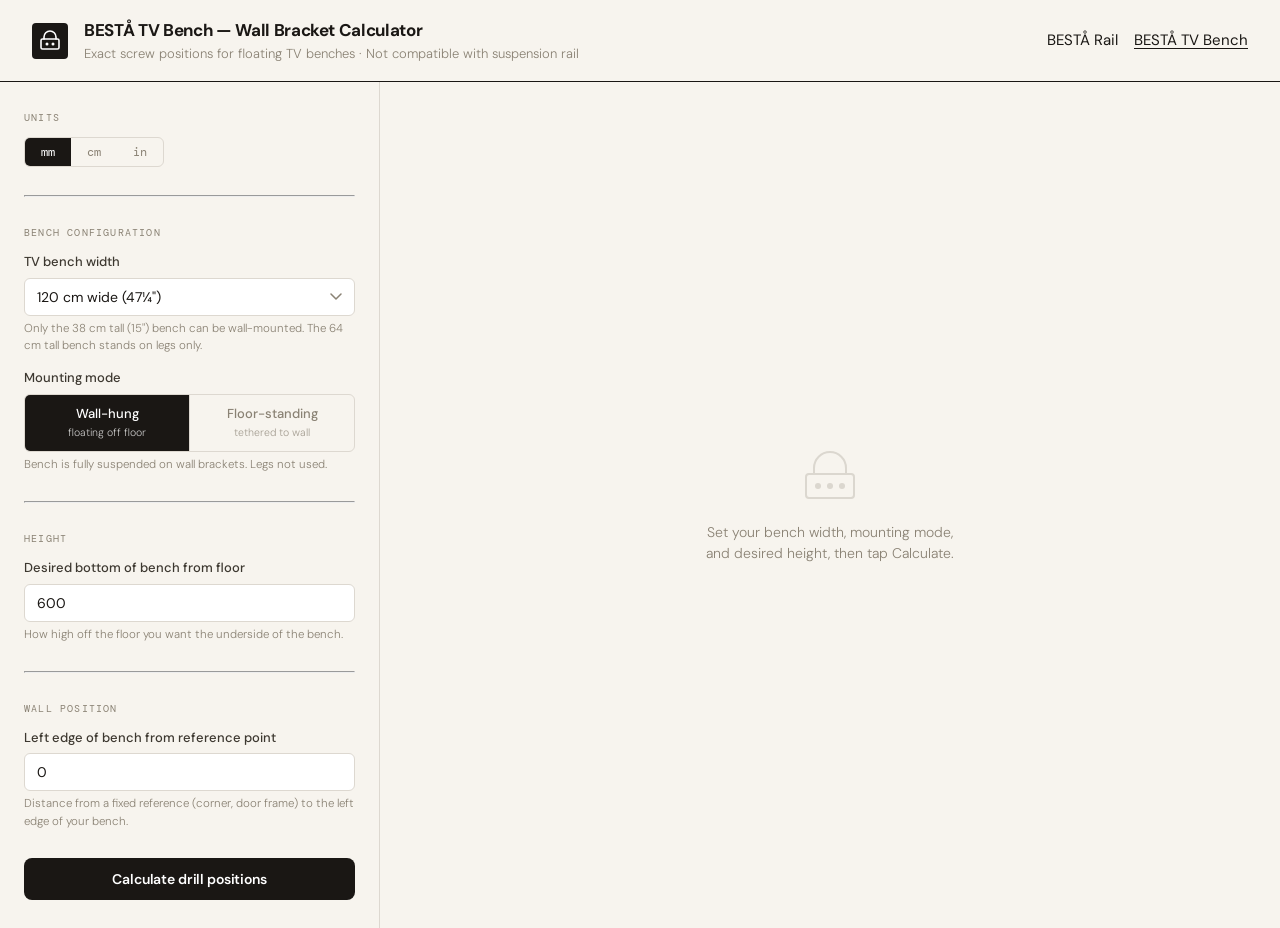
==== commit 9223d2c7: "feat: add Google Analytics tracking script to index and tv-bench HTML files" ====
--- a/tv-bench.html
+++ b/tv-bench.html
@@ -10,6 +10,19 @@
       src="https://pagead2.googlesyndication.com/pagead/js/adsbygoogle.js?client=ca-pub-3399938065938082"
       crossorigin="anonymous"
     ></script>
+    <script
+      async
+      src="https://www.googletagmanager.com/gtag/js?id=G-YNPZX0GEHW"
+    ></script>
+    <script>
+      window.dataLayer = window.dataLayer || [];
+      function gtag() {
+        dataLayer.push(arguments);
+      }
+      gtag('js', new Date());
+
+      gtag('config', 'G-YNPZX0GEHW');
+    </script>
   </head>
   <body>
     <header>
--- a/styles.css
+++ b/styles.css
@@ -148,6 +148,36 @@
   transition: all 0.15s;
 }
 .units-toggle button.active {
+  background: var(--dark);
+  color: white;
+}
+
+.bench-mode-toggle {
+  display: flex;
+  border: 1.5px solid var(--border);
+  border-radius: 6px;
+  overflow: hidden;
+  width: 100%;
+}
+.bench-mode-toggle button {
+  flex: 1;
+  padding: 10px 12px;
+  font-family: 'DM Sans', sans-serif;
+  font-size: 13px;
+  font-weight: 500;
+  background: none;
+  border: none;
+  border-right: 1.5px solid var(--border);
+  cursor: pointer;
+  color: var(--muted);
+  text-align: center;
+  line-height: 1.4;
+  transition: all 0.15s;
+}
+.bench-mode-toggle button:last-child {
+  border-right: none;
+}
+.bench-mode-toggle button.active {
   background: var(--dark);
   color: white;
 }
@@ -443,6 +473,9 @@
 @media (max-width: 600px) {
   header {
     padding: 14px 16px;
+    flex-direction: column;
+    align-items: start;
+    gap: 16px;
   }
   .sidebar {
     padding: 20px 16px;
